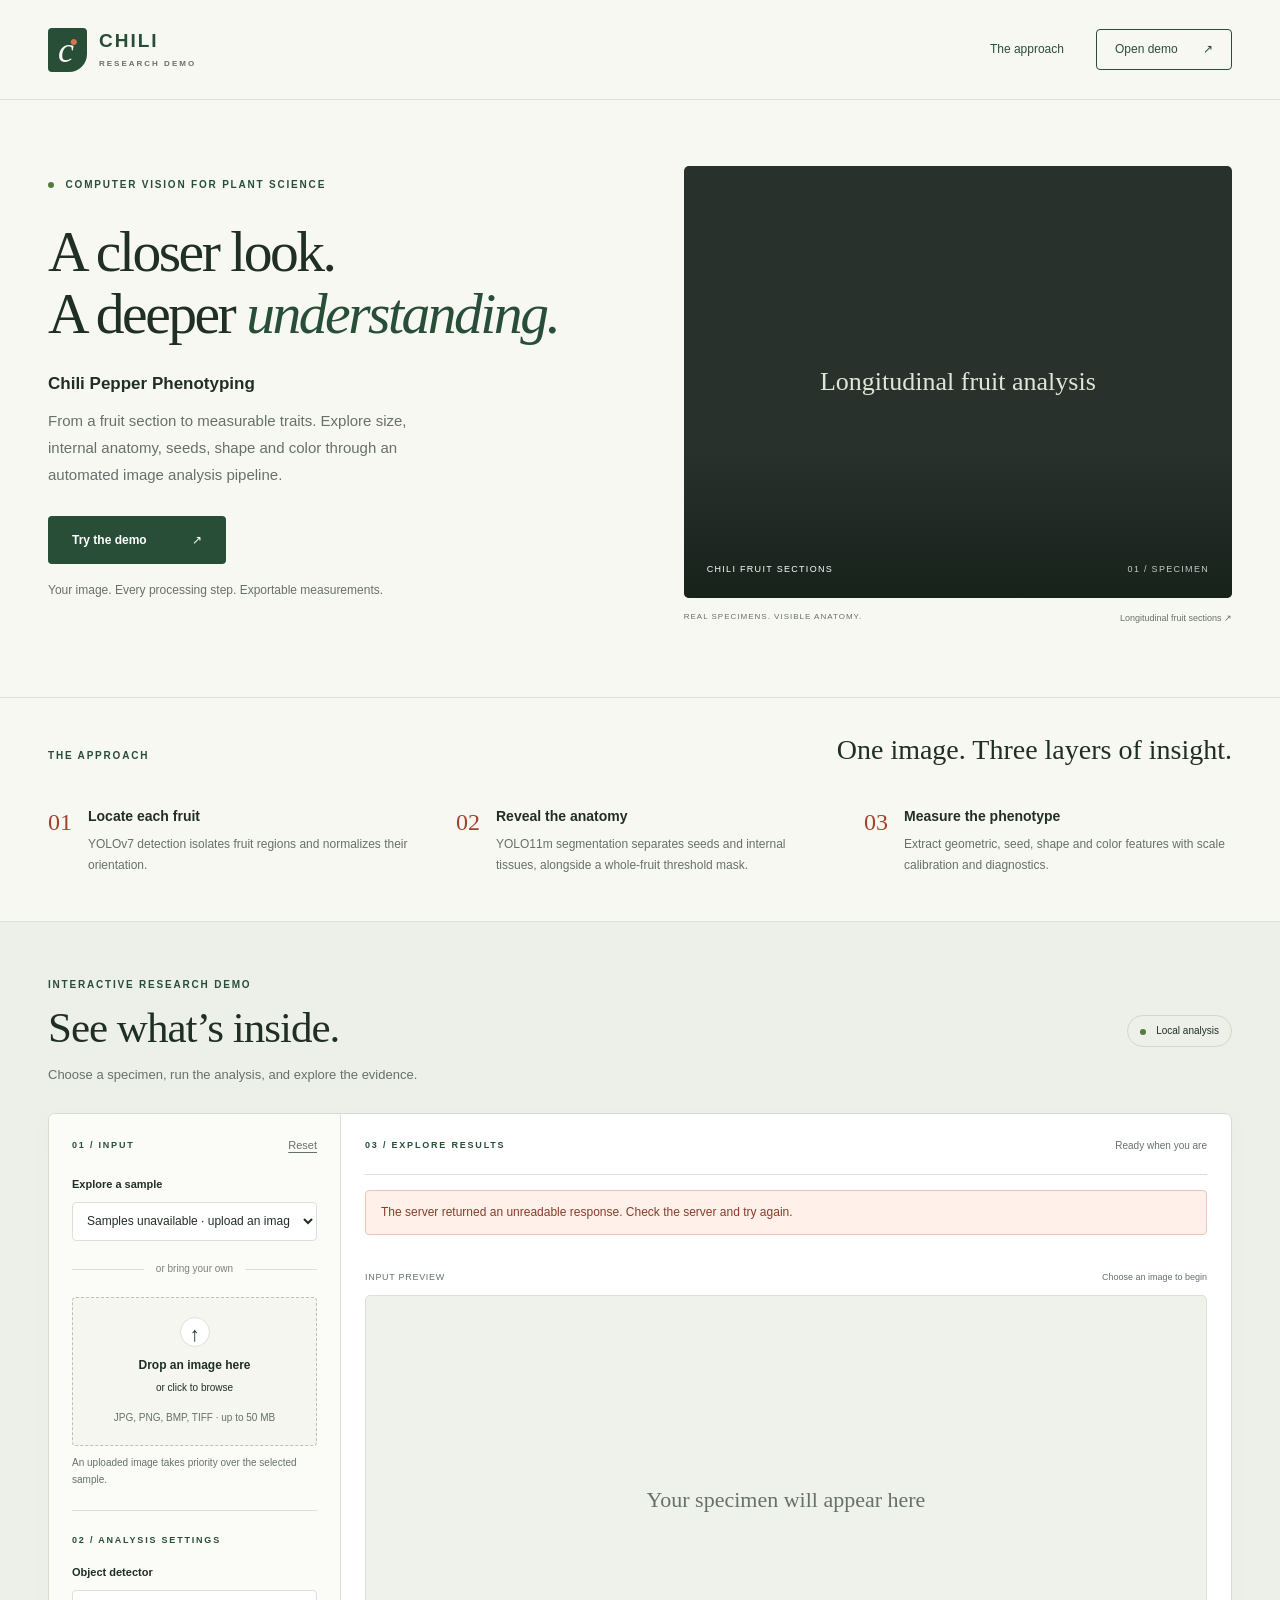
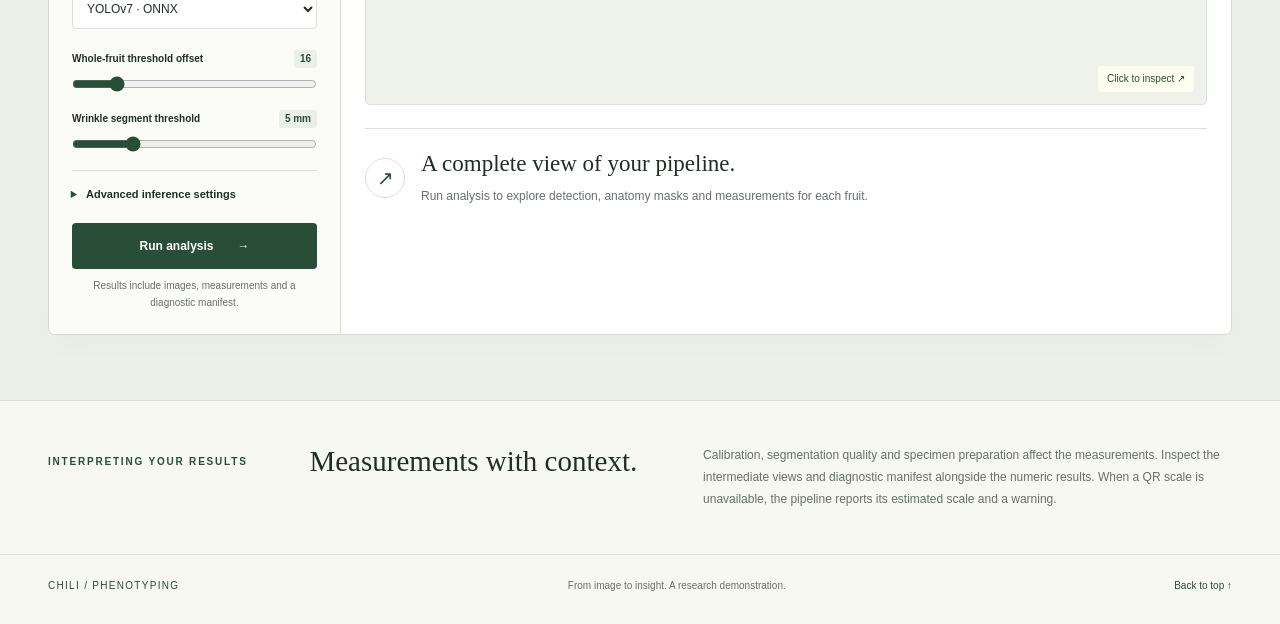
==== static/index.html @ d9cb686f "change demo into html" ====
<!doctype html>
<html lang="en">
<head>
  <meta charset="utf-8">
  <meta name="viewport" content="width=device-width, initial-scale=1">
  <meta name="theme-color" content="#f7f7f0">
  <meta name="description" content="Explore chili fruit anatomy through object detection, segmentation and geometric phenotyping. Try the interactive research demo.">
  <title>Chili Pepper Phenotyping · Research Demo</title>
  <link rel="icon" href="data:image/svg+xml,%3Csvg xmlns='http://www.w3.org/2000/svg' viewBox='0 0 32 32'%3E%3Ctext y='26' font-size='27'%3E🌶%3C/text%3E%3C/svg%3E">
  <link rel="stylesheet" href="/static/styles.css">
  <script src="/static/app.js" defer></script>
</head>
<body>
<a class="skip-link" href="#demo">Skip to demo</a>
<header class="site-header wrap">
  <a href="#" class="brand" aria-label="Chili phenotyping home"><span class="brand-mark" aria-hidden="true">c<span>•</span></span><span>CHILI<span class="brand-sub">RESEARCH DEMO</span></span></a>
  <nav aria-label="Main navigation"><a href="#approach">The approach</a><a href="#demo" class="nav-demo">Open demo <span aria-hidden="true">↗</span></a></nav>
</header>
<main>
  <section class="hero wrap" aria-labelledby="hero-title">
    <div class="hero-copy">
      <p class="eyebrow"><span class="status-dot"></span> COMPUTER VISION FOR PLANT SCIENCE</p>
      <h1 id="hero-title">A closer look.<br>A deeper <em>understanding.</em></h1>
      <p class="hero-description">Chili Pepper Phenotyping</p>
      <p class="hero-body">From a fruit section to measurable traits. Explore size, internal anatomy, seeds, shape and color through an automated image analysis pipeline.</p>
      <a class="button primary hero-cta" href="#demo">Try the demo <span aria-hidden="true">↗</span></a>
      <p class="small muted">Your image. Every processing step. Exportable measurements.</p>
    </div>
    <figure class="hero-figure">
      <div class="specimen-frame"><img id="hero-image" alt="Longitudinal chili fruit sections from the research dataset" hidden><div id="hero-placeholder" class="hero-placeholder">Longitudinal fruit analysis</div><span class="specimen-tag">CHILI FRUIT SECTIONS <span>01 / SPECIMEN</span></span></div>
      <figcaption><span>REAL SPECIMENS. VISIBLE ANATOMY.</span><span>Longitudinal fruit sections <span aria-hidden="true">↗</span></span></figcaption>
    </figure>
  </section>
  <section id="approach" class="approach wrap" aria-labelledby="approach-title">
    <div class="section-intro"><p class="eyebrow">THE APPROACH</p><h2 id="approach-title">One image. Three layers of insight.</h2></div>
    <div class="steps">
      <article><span class="step-number">01</span><div><h3>Locate each fruit</h3><p>YOLOv7 detection isolates fruit regions and normalizes their orientation.</p></div></article>
      <article><span class="step-number">02</span><div><h3>Reveal the anatomy</h3><p>YOLO11m segmentation separates seeds and internal tissues, alongside a whole-fruit threshold mask.</p></div></article>
      <article><span class="step-number">03</span><div><h3>Measure the phenotype</h3><p>Extract geometric, seed, shape and color features with scale calibration and diagnostics.</p></div></article>
    </div>
  </section>
  <section id="demo" class="demo-section" aria-labelledby="demo-title">
    <div class="wrap">
      <div class="demo-heading"><div><p class="eyebrow">INTERACTIVE RESEARCH DEMO</p><h2 id="demo-title">See what’s inside.</h2><p class="muted">Choose a specimen, run the analysis, and explore the evidence.</p></div><span class="local-badge"><span class="status-dot"></span> Local analysis</span></div>
      <div class="workspace">
        <aside class="input-panel">
          <form id="analysis-form">
            <fieldset id="input-fields">
              <div class="panel-heading"><span class="eyebrow">01 / INPUT</span><button type="button" id="reset-button" class="text-button">Reset</button></div>
              <label for="sample-select">Explore a sample</label>
              <select id="sample-select" name="sample_name"><option value="">Loading samples…</option></select>
              <div class="divider"><span>or bring your own</span></div>
              <label class="upload-zone" id="drop-zone" for="upload-input"><span class="upload-symbol" aria-hidden="true">↑</span><strong>Drop an image here</strong><span>or click to browse</span><span class="small muted">JPG, PNG, BMP, TIFF · up to 50 MB</span><input type="file" id="upload-input" accept=".jpg,.jpeg,.png,.bmp,.tif,.tiff"></label>
              <div id="upload-info" class="upload-info" hidden><span id="upload-name"></span><button type="button" class="text-button" id="clear-upload">Remove</button></div>
              <p class="small muted">An uploaded image takes priority over the selected sample.</p>
              <div class="settings-heading eyebrow">02 / ANALYSIS SETTINGS</div>
              <label for="detector-backend">Object detector</label>
              <select id="detector-backend" name="detector_backend"><option value="yolov7_onnx">YOLOv7 · ONNX</option><option value="threshold">Threshold · fallback</option></select>
              <label for="fruit-offset" class="range-label">Whole-fruit threshold offset <output for="fruit-offset">16</output></label>
              <input id="fruit-offset" name="fruit_threshold_offset" type="range" min="0" max="100" step="1" value="16">
              <label for="wrinkle-threshold" class="range-label">Wrinkle segment threshold <output for="wrinkle-threshold">5 mm</output></label>
              <input id="wrinkle-threshold" name="wrinkle_tau_mm" type="range" min="0.5" max="20" step="0.5" value="5" data-unit=" mm">
              <details class="advanced"><summary>Advanced inference settings</summary>
                <div class="advanced-content"><label for="seg-imgsz">Segmentation image size (px)</label><input id="seg-imgsz" name="seg_imgsz" type="number" value="640" min="1" step="1" required>
                <label for="crop-top">Top crop (px)</label><input id="crop-top" name="crop_top" type="number" value="540" min="0" step="1" required>
                <p class="small crop-note">Dataset images include a header: the default excludes the top 540 px. Set this to <strong>0</strong> for images without a header.</p>
                <label for="det-conf" class="range-label">Detection confidence <output for="det-conf">0.70</output></label><input id="det-conf" name="det_conf" type="range" min="0" max="1" step="0.01" value="0.70">
                <label for="det-iou" class="range-label">Detection IoU <output for="det-iou">0.30</output></label><input id="det-iou" name="det_iou" type="range" min="0" max="1" step="0.01" value="0.30">
                <label for="det-containment" class="range-label">Detection IoM <output for="det-containment">0.60</output></label><input id="det-containment" name="det_containment" type="range" min="0" max="1" step="0.01" value="0.60"></div>
              </details>
            </fieldset>
            <button type="submit" id="run-button" class="button primary run-button">Run analysis <span aria-hidden="true">→</span></button>
            <p class="small muted run-note">Results include images, measurements and a diagnostic manifest.</p>
          </form>
        </aside>
        <div class="results-panel" id="results-panel" aria-busy="false">
          <div class="result-header"><span class="eyebrow">03 / EXPLORE RESULTS</span><span id="result-label" class="small muted">Ready when you are</span></div>
          <div id="analysis-status" class="analysis-status" role="status" aria-live="polite" hidden></div>
          <div id="analysis-error" class="notice error" role="alert" hidden></div>
          <div id="idle-view" class="idle-view"><div class="preview-toolbar"><span>INPUT PREVIEW</span><span id="preview-name">Choose an image to begin</span></div><button type="button" id="preview-zoom" class="preview-zoom" aria-label="Enlarge input image" disabled><img id="input-preview" alt="Selected image preview" hidden><span id="preview-empty" class="preview-empty">Your specimen will appear here</span><span class="zoom-hint">Click to inspect <span aria-hidden="true">↗</span></span></button><div class="idle-caption"><span class="round-icon" aria-hidden="true">↗</span><div><h3>A complete view of your pipeline.</h3><p class="muted">Run analysis to explore detection, anatomy masks and measurements for each fruit.</p></div></div></div>
          <div id="result-content" hidden>
            <div id="metrics" class="metrics"></div>
            <div id="warnings" class="warnings"></div>
            <div class="result-actions"><span id="result-source" class="small muted"></span><a id="download-zip" class="button secondary" download>Download results ↓</a></div>
            <div class="result-tabs" role="tablist" aria-label="Processing steps">
              <button id="tab-input" type="button" role="tab" aria-controls="panel-input" aria-selected="false" tabindex="-1" data-tab="input">1. Input &amp; ROI</button>
              <button id="tab-detection" type="button" role="tab" aria-controls="panel-detection" aria-selected="false" tabindex="-1" data-tab="detection">2. Detection</button>
              <button id="tab-crops" type="button" role="tab" aria-controls="panel-crops" aria-selected="false" tabindex="-1" data-tab="crops">3. Chili Crops</button>
              <button id="tab-segmentation" type="button" role="tab" aria-controls="panel-segmentation" aria-selected="false" tabindex="-1" data-tab="segmentation">4. Segmentation</button>
              <button id="tab-masks" type="button" role="tab" aria-controls="panel-masks" aria-selected="false" tabindex="-1" data-tab="masks">5. Class Masks</button>
              <button id="tab-final" type="button" role="tab" aria-controls="panel-final" aria-selected="true" tabindex="0" data-tab="final">6. Final Result &amp; Comparison</button>
            </div>
            <section id="panel-input" role="tabpanel" aria-labelledby="tab-input" class="result-section" hidden><h3>Input &amp; detection region</h3><p class="muted">Inspect the original image and the region passed to the detector.</p><div id="input-images" class="image-grid"></div></section>
            <section id="panel-detection" role="tabpanel" aria-labelledby="tab-detection" class="result-section" hidden><h3>Fruit detection</h3><p class="muted">Green outlines mark detected fruit. Yellow outlines show the padded crops. The threshold mask is a reference view.</p><div id="detection-images" class="image-grid"></div></section>
            <section id="panel-crops" role="tabpanel" aria-labelledby="tab-crops" class="result-section" hidden><h3>From detection to individual fruit</h3><p class="muted">Each bounding box is padded by 50 px, cropped, then rotated to normalize its orientation before segmentation.</p><div id="crop-images" class="image-grid"></div></section>
            <section id="panel-segmentation" role="tabpanel" aria-labelledby="tab-segmentation" class="result-section" hidden><h3>Hybrid segmentation</h3><p class="muted">Model-predicted anatomy alongside a whole-fruit threshold mask.</p><div class="legend" data-legend="basic"></div><div id="segmentation-images" class="image-grid"></div></section>
            <section id="panel-masks" role="tabpanel" aria-labelledby="tab-masks" class="result-section" hidden><h3>One specimen, every tissue</h3><p class="muted">Each contact sheet includes the original and individual masks. The layout adapts to the shape of the fruit.</p><div class="legend" data-legend="full"></div><div id="mask-images" class="image-grid single-column"></div></section>
            <section id="panel-final" role="tabpanel" aria-labelledby="tab-final" class="result-section"><h3>The full picture</h3><p class="muted">Segmentation mapped back to the source image, with a detailed comparison for each fruit.</p><div id="final-image" class="image-grid single-column"></div><div class="comparison-heading"><h3>Compare individual fruit</h3><label for="comparison-columns">Cards per row <select id="comparison-columns"><option>1</option><option>2</option><option selected>3</option><option>4</option><option>5</option></select></label></div><div id="comparison-images" class="image-grid comparison-grid"></div></section>
            <details class="feature-details"><summary>All measurements <span id="feature-count" class="small muted"></span></summary><div class="table-toolbar"><span class="small muted">Scroll horizontally to explore all 34 columns. Missing values are shown as —.</span><a id="download-csv" download>Download CSV ↓</a></div><div class="table-scroll" tabindex="0" role="region" aria-label="Feature measurements table"><table id="feature-table"><caption class="sr-only">Phenotyping measurements for each detected fruit</caption><thead></thead><tbody></tbody></table></div></details>
            <details class="run-details"><summary>Run configuration &amp; provenance</summary><p class="small muted">The manifest records effective configuration, model hashes, diagnostics and calibration details.</p><dl id="run-config"></dl><a id="download-manifest" download>Download manifest ↓</a></details>
          </div>
        </div>
      </div>
    </div>
  </section>
  <section class="research-note wrap"><p class="eyebrow">INTERPRETING YOUR RESULTS</p><h2>Measurements with context.</h2><p>Calibration, segmentation quality and specimen preparation affect the measurements. Inspect the intermediate views and diagnostic manifest alongside the numeric results. When a QR scale is unavailable, the pipeline reports its estimated scale and a warning.</p></section>
</main>
<footer class="wrap"><span>CHILI / PHENOTYPING</span><span>From image to insight. A research demonstration.</span><a href="#">Back to top ↑</a></footer>
<dialog id="image-dialog" aria-labelledby="zoom-caption"><div class="dialog-toolbar"><p id="zoom-caption"></p><button type="button" id="close-dialog" class="button secondary" aria-label="Close enlarged image">Close ×</button></div><div class="zoom-scroll"><img id="zoom-image" alt=""></div><p class="small muted">Scroll to inspect the image. Press Escape to close.</p></dialog>
<noscript><p class="notice error">JavaScript is required to upload images and run the interactive demo.</p></noscript>
</body>
</html>
---- static/styles.css ----
:root {
  --paper:#f8f8f2;
  --white:#fff;
  --ink:#202f26;
  --muted:#66716a;
  --green:#284e38;
  --light-green:#eaf0e5;
  --red:#a5412c;
  --line:#dce1d7;
  --serif:Georgia,'Times New Roman',serif;
  --sans:Inter,-apple-system,BlinkMacSystemFont,'Segoe UI',sans-serif
}
* {
  box-sizing:border-box
}
html {
  scroll-behavior:smooth;
  scroll-padding-top:24px
}
body {
  margin:0;
  background:var(--paper);
  color:var(--ink);
  font-family:var(--sans);
  font-size:14px;
  line-height:1.6
}
button,input,select {
  font:inherit
}
button,a,input,select,summary {
  -webkit-tap-highlight-color:transparent
}
button,a,summary {
  touch-action:manipulation
}
button {
  cursor:pointer
}
a {
  color:var(--green);
  text-underline-offset:4px
}
button:disabled {
  cursor:wait;
  opacity:.55
}
a:focus-visible,button:focus-visible,input:focus-visible,select:focus-visible,summary:focus-visible,[tabindex]:focus-visible {
  outline:3px solid var(--red);
  outline-offset:4px
}
[hidden] {
  display:none!important
}
.wrap {
  max-width:1376px;
  margin:0 auto;
  padding:0 48px
}
.small {
  font-size:12px
}
.muted {
  color:var(--muted)
}
p {
  margin:0 0 14px
}
h1,h2,h3 {
  margin:0;
  line-height:1.15
}
h1,h2 {
  font-family:var(--serif);
  font-weight:400
}
h3 {
  font-size:16px;
  font-weight:600
}
.eyebrow {
  font-size:10px;
  letter-spacing:1.8px;
  font-weight:650;
  color:var(--green)
}
.status-dot {
  display:inline-block;
  width:6px;
  height:6px;
  border-radius:50%;
  background:#527c42;
  vertical-align:middle;
  margin-right:7px
}
.site-header {
  height:100px;
  display:flex;
  align-items:center;
  justify-content:space-between;
  border-bottom:1px solid var(--line)
}
.brand {
  display:flex;
  gap:12px;
  align-items:center;
  text-decoration:none;
  font-size:19px;
  font-weight:650;
  letter-spacing:2px;
  line-height:1.2
}
.brand-sub {
  display:block;
  font-size:8px;
  letter-spacing:2px;
  margin-top:6px;
  color:var(--muted)
}
.brand-mark {
  background:var(--green);
  color:var(--paper);
  width:39px;
  height:44px;
  border-radius:4px 4px 18px 4px;
  display:inline-flex;
  align-items:center;
  justify-content:center;
  font:italic 36px var(--serif);
  letter-spacing:-5px;
  padding-right:4px
}
.brand-mark span {
  color:#dd714e;
  font-size:26px;
  align-self:flex-start
}
.site-header nav {
  display:flex;
  align-items:center;
  gap:32px
}
.site-header nav a {
  text-decoration:none;
  font-size:12px
}
.nav-demo {
  border:1px solid var(--green);
  padding:10px 18px;
  border-radius:4px
}
.nav-demo span {
  margin-left:22px
}
.hero {
  display:grid;
  grid-template-columns:1.05fr 1fr;
  gap:60px;
  align-items:center;
  padding-top:66px;
  padding-bottom:72px
}
.hero-copy>.eyebrow {
  margin-bottom:28px
}
.hero h1 {
  font-size:clamp(40px,4.5vw,64px);
  letter-spacing:-2.5px;
  line-height:1.07
}
.hero h1 em {
  color:var(--green)
}
.hero-description {
  font-size:17px;
  font-weight:550;
  margin:26px 0 10px
}
.hero-body {
  font-size:15px;
  color:var(--muted);
  max-width:410px;
  line-height:1.8
}
.button {
  display:inline-flex;
  align-items:center;
  justify-content:center;
  gap:28px;
  border-radius:4px;
  padding:12px 19px;
  text-decoration:none;
  font-size:12px;
  font-weight:550;
  border:1px solid transparent;
  line-height:1.5;
  transition:background .15s
}
.primary {
  background:var(--green);
  color:white
}
.primary:hover {
  background:#1a3927
}
.secondary {
  background:white;
  border-color:var(--line);
  color:var(--green)
}
.secondary:hover {
  background:var(--light-green)
}
.hero-cta {
  margin:14px 0 17px;
  padding:14px 23px;
  gap:45px
}
.hero-figure {
  margin:0;
  min-width:0
}
.specimen-frame {
  position:relative;
  background:#29312c;
  height:432px;
  overflow:hidden;
  border-radius:5px
}
.specimen-frame img {
  width:100%;
  height:100%;
  object-fit:cover;
  object-position:50% 68%;
  display:block
}
.specimen-frame:after {
  content:'';
  position:absolute;
  inset:65% 0 0;
  background:linear-gradient(transparent,rgba(16,28,20,.7));
  pointer-events:none
}
.specimen-tag {
  position:absolute;
  bottom:22px;
  left:23px;
  right:23px;
  display:flex;
  justify-content:space-between;
  font-size:9px;
  letter-spacing:1.3px;
  color:white;
  z-index:1
}
.specimen-tag span {
  opacity:.75
}
.hero-figure figcaption {
  display:flex;
  justify-content:space-between;
  gap:10px;
  padding-top:13px;
  color:var(--muted);
  font-size:9px
}
.hero-figure figcaption>span:first-child {
  font-size:8px;
  letter-spacing:1px
}
.hero-placeholder {
  height:100%;
  display:grid;
  place-items:center;
  font-family:var(--serif);
  font-size:26px;
  color:#e0e6d7
}
.approach {
  border-top:1px solid var(--line);
  padding-top:36px;
  padding-bottom:46px
}
.section-intro {
  display:flex;
  align-items:baseline;
  justify-content:space-between;
  gap:20px
}
.section-intro h2 {
  font-size:28px
}
.steps {
  display:grid;
  grid-template-columns:repeat(3,1fr);
  gap:40px;
  margin-top:30px
}
.steps article {
  display:flex;
  gap:16px
}
.step-number {
  font-family:var(--serif);
  font-size:24px;
  color:var(--red);
  line-height:1.2
}
.steps h3 {
  font-size:14px;
  margin-bottom:10px
}
.steps p {
  font-size:12px;
  color:var(--muted);
  line-height:1.7;
  margin:0
}
.demo-section {
  background:#edf0e8;
  border-top:1px solid var(--line);
  border-bottom:1px solid var(--line);
  padding:55px 0 65px
}
.demo-heading {
  display:flex;
  align-items:center;
  justify-content:space-between;
  gap:20px;
  margin-bottom:27px
}
.demo-heading h2 {
  font-size:43px;
  letter-spacing:-1px;
  margin:0 0 12px
}
.demo-heading .eyebrow {
  margin-bottom:10px
}
.demo-heading p:last-child {
  margin:0;
  font-size:13px
}
.local-badge {
  font-size:10px;
  border:1px solid #cfd9c7;
  border-radius:30px;
  padding:7px 12px;
  white-space:nowrap
}
.workspace {
  display:grid;
  grid-template-columns:292px minmax(0,1fr);
  background:#fff;
  border:1px solid #d5ddce;
  border-radius:7px;
  overflow:hidden;
  box-shadow:0 8px 30px #25382c06
}
.input-panel {
  border-right:1px solid var(--line);
  padding:23px;
  background:#fbfcf8;
  min-width:0
}
.panel-heading {
  display:flex;
  align-items:center;
  justify-content:space-between;
  margin-bottom:22px
}
.panel-heading .eyebrow {
  font-size:9px
}
.text-button {
  border:0;
  background:none;
  padding:0;
  color:var(--muted);
  font-size:11px;
  text-decoration:underline;
  text-underline-offset:3px
}
fieldset {
  border:0;
  padding:0;
  margin:0;
  min-width:0
}
label {
  display:block;
  font-size:11px;
  font-weight:550;
  margin:0 0 8px
}
select,input[type=number] {
  display:block;
  width:100%;
  border:1px solid var(--line);
  border-radius:4px;
  padding:9px 10px;
  background:white;
  color:var(--ink);
  font-size:12px;
  min-height:39px
}
input[type=range] {
  width:100%;
  margin:0 0 18px;
  accent-color:var(--green);
  cursor:pointer;
  height:16px
}
.divider {
  position:relative;
  text-align:center;
  color:#7a837a;
  font-size:10px;
  margin:20px 0
}
.divider:before {
  content:'';
  height:1px;
  position:absolute;
  background:var(--line);
  left:0;
  right:0;
  top:50%
}
.divider span {
  position:relative;
  background:#fbfcf8;
  padding:0 12px
}
.upload-zone {
  position:relative;
  display:flex;
  flex-direction:column;
  align-items:center;
  gap:5px;
  padding:19px 8px;
  border:1px dashed #b7c5ae;
  border-radius:4px;
  text-align:center;
  background:#f4f6ef;
  cursor:pointer
}
.upload-zone:hover,.upload-zone.dragging {
  background:#e8efdf;
  border-color:var(--green)
}
.upload-zone:focus-within {
  outline:3px solid var(--red);
  outline-offset:3px
}
.upload-zone input {
  position:absolute;
  inset:0;
  opacity:0;
  width:100%;
  height:100%;
  cursor:pointer
}
.upload-symbol {
  width:30px;
  height:30px;
  background:white;
  border:1px solid var(--line);
  border-radius:50%;
  font-size:20px;
  font-weight:400;
  margin-bottom:4px
}
.upload-zone strong {
  font-weight:550;
  font-size:12px
}
.upload-zone>span:not(.upload-symbol) {
  font-size:10px;
  font-weight:400
}
.upload-zone+.upload-info {
  display:flex;
  gap:8px;
  justify-content:space-between;
  align-items:center;
  margin:10px 0;
  font-size:11px
}
.upload-info span {
  overflow-wrap:anywhere;
  min-width:0
}
.input-panel .small {
  font-size:10px;
  line-height:1.7;
  margin-top:8px
}
.settings-heading {
  border-top:1px solid var(--line);
  padding-top:22px;
  margin:22px 0 17px;
  font-size:9px
}
#detector-backend {
  margin-bottom:21px
}
.range-label {
  display:flex;
  align-items:center;
  justify-content:space-between;
  gap:6px;
  font-size:10px
}
.range-label output {
  background:#eaf0e5;
  border-radius:3px;
  padding:1px 6px;
  color:var(--green);
  font-variant-numeric:tabular-nums;
  white-space:nowrap
}
summary {
  cursor:pointer;
  font-size:11px;
  font-weight:550;
  list-style-position:outside;
  margin-left:14px
}
summary::marker {
  color:var(--green)
}
.advanced {
  border-top:1px solid var(--line);
  padding-top:15px;
  margin:0 0 20px
}
.advanced-content {
  padding-top:16px
}
.advanced-content input[type=number] {
  margin-bottom:15px
}
.crop-note {
  padding:10px;
  background:var(--light-green);
  border-radius:4px;
  color:var(--green)
}
.run-button {
  width:100%;
  gap:24px;
  padding:13px 10px
}
.run-note {
  text-align:center;
  margin-bottom:0
}
.results-panel {
  padding:24px;
  min-width:0
}
.result-header {
  display:flex;
  justify-content:space-between;
  gap:10px;
  align-items:center;
  padding-bottom:20px;
  border-bottom:1px solid var(--line)
}
.result-header .eyebrow {
  font-size:9px
}
.result-header .small {
  font-size:10px
}
.idle-view {
  padding-top:20px
}
.preview-toolbar {
  display:flex;
  justify-content:space-between;
  gap:15px;
  margin-bottom:11px;
  font-size:9px;
  color:var(--muted);
  letter-spacing:.7px
}
.preview-toolbar span:last-child {
  letter-spacing:0;
  overflow-wrap:anywhere;
  text-align:right
}
.preview-zoom {
  display:block;
  width:100%;
  padding:0;
  border:1px solid var(--line);
  border-radius:5px;
  background:#eff1eb;
  position:relative;
  overflow:hidden;
  height:410px;
  cursor:zoom-in!important;
  opacity:1!important
}
.preview-zoom img {
  width:100%;
  height:100%;
  object-fit:contain;
  background:#e9ece5;
  display:block
}
.preview-empty {
  display:grid;
  place-items:center;
  height:100%;
  color:var(--muted);
  font:22px var(--serif)
}
.zoom-hint {
  position:absolute;
  bottom:12px;
  right:12px;
  background:#fffef0ee;
  border-radius:3px;
  padding:5px 9px;
  color:var(--green);
  font-size:10px;
  pointer-events:none
}
.idle-caption {
  display:flex;
  align-items:center;
  gap:16px;
  border-top:1px solid var(--line);
  margin-top:23px;
  padding-top:22px
}
.idle-caption h3 {
  font-family:var(--serif);
  font-size:23px;
  font-weight:400;
  margin-bottom:9px
}
.idle-caption p {
  font-size:12px;
  margin:0
}
.round-icon {
  display:grid;
  place-items:center;
  width:40px;
  height:40px;
  flex-shrink:0;
  border:1px solid var(--line);
  border-radius:50%;
  font-size:20px;
  color:var(--green)
}
.analysis-status {
  margin:18px 0;
  background:var(--light-green);
  border:1px solid #d0deca;
  padding:13px 15px;
  border-radius:4px;
  font-size:12px;
  display:flex;
  align-items:center;
  gap:10px
}
.analysis-status:before {
  content:'';
  width:12px;
  height:12px;
  border-radius:50%;
  border:2px solid #becdb4;
  border-top-color:var(--green);
  animation:spin 1s linear infinite;
  flex-shrink:0
}
.notice {
  padding:12px 15px;
  margin:15px 0;
  border-radius:4px;
  font-size:12px;
  overflow-wrap:anywhere
}
.notice.error {
  background:#fff0ea;
  border:1px solid #ecc7b9;
  color:#883d29
}
.notice.warning {
  background:#fff8e6;
  border:1px solid #e9ddb8;
  color:#715728
}
.metrics {
  display:grid;
  grid-template-columns:repeat(4,minmax(0,1fr));
  gap:12px;
  padding:22px 0 10px
}
.metric {
  min-width:0;
  padding:13px 10px;
  background:#f5f7f1;
  border:1px solid #e4e9de;
  border-radius:4px
}
.metric-label {
  display:block;
  font-size:9px;
  color:var(--muted);
  margin-bottom:6px
}
.metric-value {
  display:block;
  font-family:var(--serif);
  font-size:25px;
  color:var(--green);
  line-height:1.2;
  overflow-wrap:anywhere
}
.metric-unit {
  font-size:9px;
  color:var(--muted)
}
.result-actions {
  display:flex;
  align-items:center;
  justify-content:space-between;
  gap:12px;
  margin:14px 0 23px
}
.result-actions>span {
  overflow-wrap:anywhere;
  min-width:0;
  font-size:10px
}
.result-actions .button {
  white-space:nowrap;
  padding:8px 11px;
  font-size:10px
}
.result-tabs {
  display:flex;
  flex-wrap:wrap;
  gap:5px;
  border-bottom:1px solid var(--line);
  padding-bottom:12px
}
.result-tabs button {
  border:1px solid var(--line);
  background:white;
  border-radius:4px;
  padding:8px 10px;
  color:var(--muted);
  font-size:10px
}
.result-tabs button[aria-selected=true] {
  background:var(--green);
  border-color:var(--green);
  color:white
}
.result-section {
  padding-top:22px
}
.result-section>h3 {
  font-size:17px;
  margin-bottom:10px
}
.result-section>p {
  font-size:12px;
  line-height:1.7
}
.image-grid {
  display:grid;
  grid-template-columns:repeat(2,minmax(0,1fr));
  gap:12px
}
.image-grid.single-column {
  grid-template-columns:1fr
}
.image-card {
  margin:0;
  min-width:0;
  overflow:hidden;
  border:1px solid var(--line);
  border-radius:4px;
  background:#f6f7f2
}
.image-card button {
  display:block;
  border:0;
  padding:0;
  width:100%;
  background:transparent;
  cursor:zoom-in
}
.image-card img {
  display:block;
  width:100%;
  height:260px;
  object-fit:contain;
  background:#eef0e9
}
.single-column .image-card img {
  height:auto;
  max-height:550px
}
.image-card figcaption {
  border-top:1px solid var(--line);
  font-size:10px;
  padding:9px 11px;
  color:var(--muted);
  overflow-wrap:anywhere
}
.comparison-heading {
  display:flex;
  align-items:center;
  justify-content:space-between;
  gap:10px;
  margin:25px 0 14px
}
.comparison-heading h3 {
  font-size:14px
}
.comparison-heading label {
  display:flex;
  align-items:center;
  gap:8px;
  font-size:10px;
  white-space:nowrap;
  margin:0
}
.comparison-heading select {
  width:51px;
  min-height:30px;
  padding:4px 6px;
  font-size:11px
}
.comparison-grid {
  grid-template-columns:repeat(var(--comparison-cols,3),minmax(0,1fr))
}
.comparison-grid .image-card img {
  height:auto;
  min-height:65px
}
.legend {
  display:flex;
  flex-wrap:wrap;
  gap:7px;
  margin-bottom:17px
}
.legend-item {
  display:inline-flex;
  align-items:center;
  gap:5px;
  font-size:9px;
  color:var(--muted);
  padding:4px 6px;
  border:1px solid var(--line);
  border-radius:3px
}
.legend-swatch {
  display:inline-block;
  width:9px;
  height:9px;
  border-radius:2px
}
.feature-details,.run-details {
  border-top:1px solid var(--line);
  padding-top:18px;
  margin-top:23px
}
.feature-details summary,.run-details summary {
  font-size:12px
}
.feature-details summary span {
  margin-left:10px;
  font-size:10px
}
.table-toolbar {
  display:flex;
  justify-content:space-between;
  gap:14px;
  padding:15px 0;
  font-size:11px
}
.table-toolbar .small {
  font-size:10px
}
.table-toolbar a {
  white-space:nowrap
}
.table-scroll {
  overflow:auto;
  max-height:440px;
  border:1px solid var(--line);
  border-radius:4px
}
table {
  border-collapse:collapse;
  font-size:11px;
  white-space:nowrap;
  text-align:left;
  width:100%
}
th,td {
  padding:10px 13px;
  border-bottom:1px solid var(--line)
}
th {
  background:#eaf0e5;
  color:var(--green);
  font-weight:550;
  position:sticky;
  top:0
}
tbody tr:nth-child(even) {
  background:#f7f8f4
}
.run-details dl {
  display:grid;
  grid-template-columns:minmax(120px,1fr) 2fr;
  gap:6px 15px;
  font-size:11px;
  margin:15px 0
}
.run-details dt {
  color:var(--muted)
}
.run-details dd {
  margin:0;
  overflow-wrap:anywhere
}
.run-details>a {
  font-size:11px
}
.run-details>p {
  margin-top:15px;
  font-size:11px
}
.empty-gallery {
  color:var(--muted);
  font-size:12px;
  padding:24px;
  background:#f6f7f2;
  border:1px dashed var(--line);
  border-radius:4px;
  grid-column:1/-1
}
.research-note {
  display:grid;
  grid-template-columns:.7fr 1.1fr 1.6fr;
  gap:30px;
  padding-top:44px;
  padding-bottom:44px;
  align-items:start
}
.research-note h2 {
  font-size:29px
}
.research-note>p:last-child {
  font-size:12px;
  color:var(--muted);
  margin:0;
  line-height:1.8
}
.research-note .eyebrow {
  margin-top:9px
}
footer {
  display:flex;
  justify-content:space-between;
  gap:20px;
  border-top:1px solid var(--line);
  padding-top:23px!important;
  padding-bottom:30px!important;
  font-size:10px;
  color:var(--muted)
}
footer>span:first-child {
  letter-spacing:1.3px;
  color:var(--green)
}
footer a {
  text-decoration:none
}
dialog {
  border:1px solid #bec9b8;
  border-radius:7px;
  width:min(95vw,1440px);
  max-height:94vh;
  padding:20px;
  background:var(--paper);
  color:var(--ink)
}
dialog::backdrop {
  background:#14261cdf;
  backdrop-filter:blur(3px)
}
.dialog-toolbar {
  display:flex;
  align-items:center;
  justify-content:space-between;
  gap:20px;
  margin-bottom:12px
}
.dialog-toolbar p {
  margin:0;
  font-size:13px;
  overflow-wrap:anywhere
}
.dialog-toolbar button {
  flex-shrink:0
}
.zoom-scroll {
  overflow:auto;
  max-height:73vh;
  background:#e5e9df;
  border-radius:4px
}
.zoom-scroll img {
  display:block;
  width:100%;
  min-width:700px;
  height:auto
}
dialog>.small {
  margin:10px 0 0
}
.skip-link {
  position:fixed;
  left:12px;
  top:-80px;
  background:var(--green);
  color:white;
  padding:10px 15px;
  z-index:10
}
.skip-link:focus {
  top:12px
}
.sr-only {
  position:absolute;
  width:1px;
  height:1px;
  padding:0;
  margin:-1px;
  overflow:hidden;
  clip:rect(0,0,0,0);
  white-space:nowrap;
  border:0
}
@keyframes spin {
  to {
    transform:rotate(360deg)
  }
}
@media(min-width:1440px) {
  .wrap {
    padding-left:56px;
    padding-right:56px
  }
  .hero {
    gap:80px
  }
  .hero h1 {
    font-size:67px
  }
}
@media(max-width:1100px) {
  .wrap {
    padding-left:28px;
    padding-right:28px
  }
  .hero {
    gap:30px
  }
  .hero h1 {
    font-size:48px
  }
  .specimen-frame {
    height:400px
  }
  .workspace {
    grid-template-columns:266px minmax(0,1fr)
  }
  .input-panel,.results-panel {
    padding:18px
  }
  .steps {
    gap:22px
  }
  .metric-value {
    font-size:20px
  }
  .metrics {
    gap:7px
  }
  .research-note {
    grid-template-columns:.7fr 1fr 1.5fr
  }
}
@media(max-width:820px) {
  .site-header {
    height:83px
  }
  .hero {
    padding-top:40px;
    padding-bottom:40px;
    gap:24px
  }
  .hero h1 {
    font-size:40px;
    letter-spacing:-1.6px
  }
  .hero-copy>.eyebrow {
    font-size:8px;
    letter-spacing:1px;
    margin-bottom:18px
  }
  .hero-description {
    font-size:14px;
    margin-top:20px
  }
  .hero-body {
    font-size:13px
  }
  .specimen-frame {
    height:350px
  }
  .hero-figure figcaption {
    font-size:8px;
    flex-direction:column;
    gap:4px
  }
  .specimen-tag {
    font-size:8px;
    left:12px;
    right:12px
  }
  .specimen-tag span {
    display:none
  }
  .section-intro {
    display:block
  }
  .section-intro h2 {
    font-size:26px
  }
  .steps {
    gap:20px
  }
  .steps article {
    gap:10px
  }
  .steps h3 {
    font-size:13px
  }
  .workspace {
    grid-template-columns:235px minmax(0,1fr)
  }
  .input-panel,.results-panel {
    padding:16px
  }
  .preview-zoom {
    height:330px
  }
  .metrics {
    grid-template-columns:repeat(2,1fr)
  }
  .result-actions {
    align-items:flex-start;
    flex-direction:column
  }
  .image-grid {
    grid-template-columns:1fr
  }
  .comparison-grid {
    grid-template-columns:repeat(min(var(--comparison-cols,3),2),minmax(0,1fr))
  }
  .comparison-heading {
    align-items:flex-start;
    flex-direction:column
  }
  .research-note {
    grid-template-columns:1fr 2fr
  }
  .research-note>.eyebrow {
    grid-column:1/-1;
    margin:0
  }
  .idle-caption {
    align-items:flex-start
  }
  .idle-caption h3 {
    font-size:20px
  }
  .round-icon {
    display:none
  }
}
@media(max-width:640px) {
  .wrap {
    padding-left:20px;
    padding-right:20px
  }
  .site-header nav {
    gap:12px
  }
  .site-header nav>a:first-child {
    display:none
  }
  .nav-demo {
    padding:8px 12px
  }
  .nav-demo span {
    margin-left:10px
  }
  .brand {
    font-size:16px;
    gap:9px
  }
  .brand-mark {
    width:32px;
    height:36px;
    font-size:30px
  }
  .brand-sub {
    font-size:7px
  }
  .hero {
    grid-template-columns:1fr;
    gap:30px;
    padding-top:35px
  }
  .hero h1 {
    font-size:clamp(42px,10vw,60px);
    letter-spacing:-2px
  }
  .hero-copy>.eyebrow {
    font-size:8px
  }
  .hero-body {
    max-width:none;
    font-size:14px
  }
  .hero-cta {
    margin-top:10px
  }
  .specimen-frame {
    height:310px
  }
  .hero-figure figcaption {
    flex-direction:row;
    font-size:8px
  }
  .approach {
    padding-top:28px;
    padding-bottom:32px
  }
  .section-intro h2 {
    font-size:28px
  }
  .steps {
    grid-template-columns:1fr;
    gap:23px;
    margin-top:25px
  }
  .steps article {
    gap:16px
  }
  .steps h3 {
    font-size:15px;
    margin-bottom:7px
  }
  .steps p {
    font-size:12px
  }
  .demo-section {
    padding:35px 0 40px
  }
  .demo-heading {
    align-items:flex-start;
    gap:10px
  }
  .demo-heading h2 {
    font-size:37px
  }
  .demo-heading .eyebrow {
    font-size:8px;
    letter-spacing:1px
  }
  .demo-heading p:last-child {
    font-size:12px
  }
  .local-badge {
    font-size:8px;
    padding:5px 8px;
    margin-top:28px
  }
  .workspace {
    grid-template-columns:1fr
  }
  .input-panel {
    padding:22px;
    border-right:0;
    border-bottom:1px solid var(--line)
  }
  .panel-heading .eyebrow,.settings-heading {
    font-size:10px
  }
  label {
    font-size:12px
  }
  .range-label {
    font-size:11px
  }
  .input-panel .small {
    font-size:11px
  }
  .upload-zone {
    padding:20px 12px
  }
  .upload-zone strong {
    font-size:13px
  }
  .upload-zone>span:not(.upload-symbol) {
    font-size:11px
  }
  .settings-heading {
    margin-top:20px
  }
  .results-panel {
    padding:20px 15px
  }
  .preview-zoom {
    height:340px
  }
  .result-header {
    gap:5px
  }
  .result-header .eyebrow {
    font-size:8px;
    letter-spacing:1.2px
  }
  .result-header .small {
    font-size:9px
  }
  .idle-caption h3 {
    font-size:22px
  }
  .metrics {
    grid-template-columns:repeat(2,minmax(0,1fr));
    gap:9px
  }
  .metric-value {
    font-size:27px
  }
  .result-actions {
    flex-direction:row;
    align-items:center
  }
  .result-actions>span {
    font-size:9px
  }
  .result-tabs {
    gap:6px
  }
  .result-tabs button {
    font-size:9px;
    padding:8px
  }
  .image-grid {
    grid-template-columns:repeat(2,minmax(0,1fr))
  }
  .image-grid .image-card img {
    height:200px
  }
  .single-column .image-card img,.comparison-grid .image-card img {
    height:auto
  }
  .comparison-grid {
    grid-template-columns:repeat(min(var(--comparison-cols,3),2),minmax(0,1fr))
  }
  .comparison-heading {
    flex-direction:row;
    align-items:center
  }
  .comparison-heading h3 {
    font-size:12px
  }
  .comparison-heading label {
    font-size:9px
  }
  .research-note {
    grid-template-columns:1fr;
    gap:15px;
    padding-top:30px;
    padding-bottom:30px
  }
  .research-note h2 {
    font-size:29px
  }
  .research-note>p:last-child {
    font-size:12px
  }
  footer {
    flex-wrap:wrap;
    gap:12px;
    font-size:9px
  }
  footer>span:nth-child(2) {
    order:3;
    width:100%
  }
  .table-toolbar {
    flex-direction:column;
    gap:6px
  }
  .feature-details summary span {
    display:block;
    margin-left:0;
    margin-top:5px
  }
  .zoom-scroll img {
    min-width:600px
  }
  dialog {
    padding:13px
  }
  .dialog-toolbar p {
    font-size:11px
  }
  .dialog-toolbar .button {
    padding:8px 10px;
    font-size:11px
  }
}
@media(prefers-reduced-motion:reduce) {
  html {
    scroll-behavior:auto
  }
  *,*:before,*:after {
    animation:none!important;
    transition:none!important
  }
}
.analysis-status[data-state=completed]:before {
  animation:none;
  border:0;
  background:#537d42;
  width:7px;
  height:7px
}
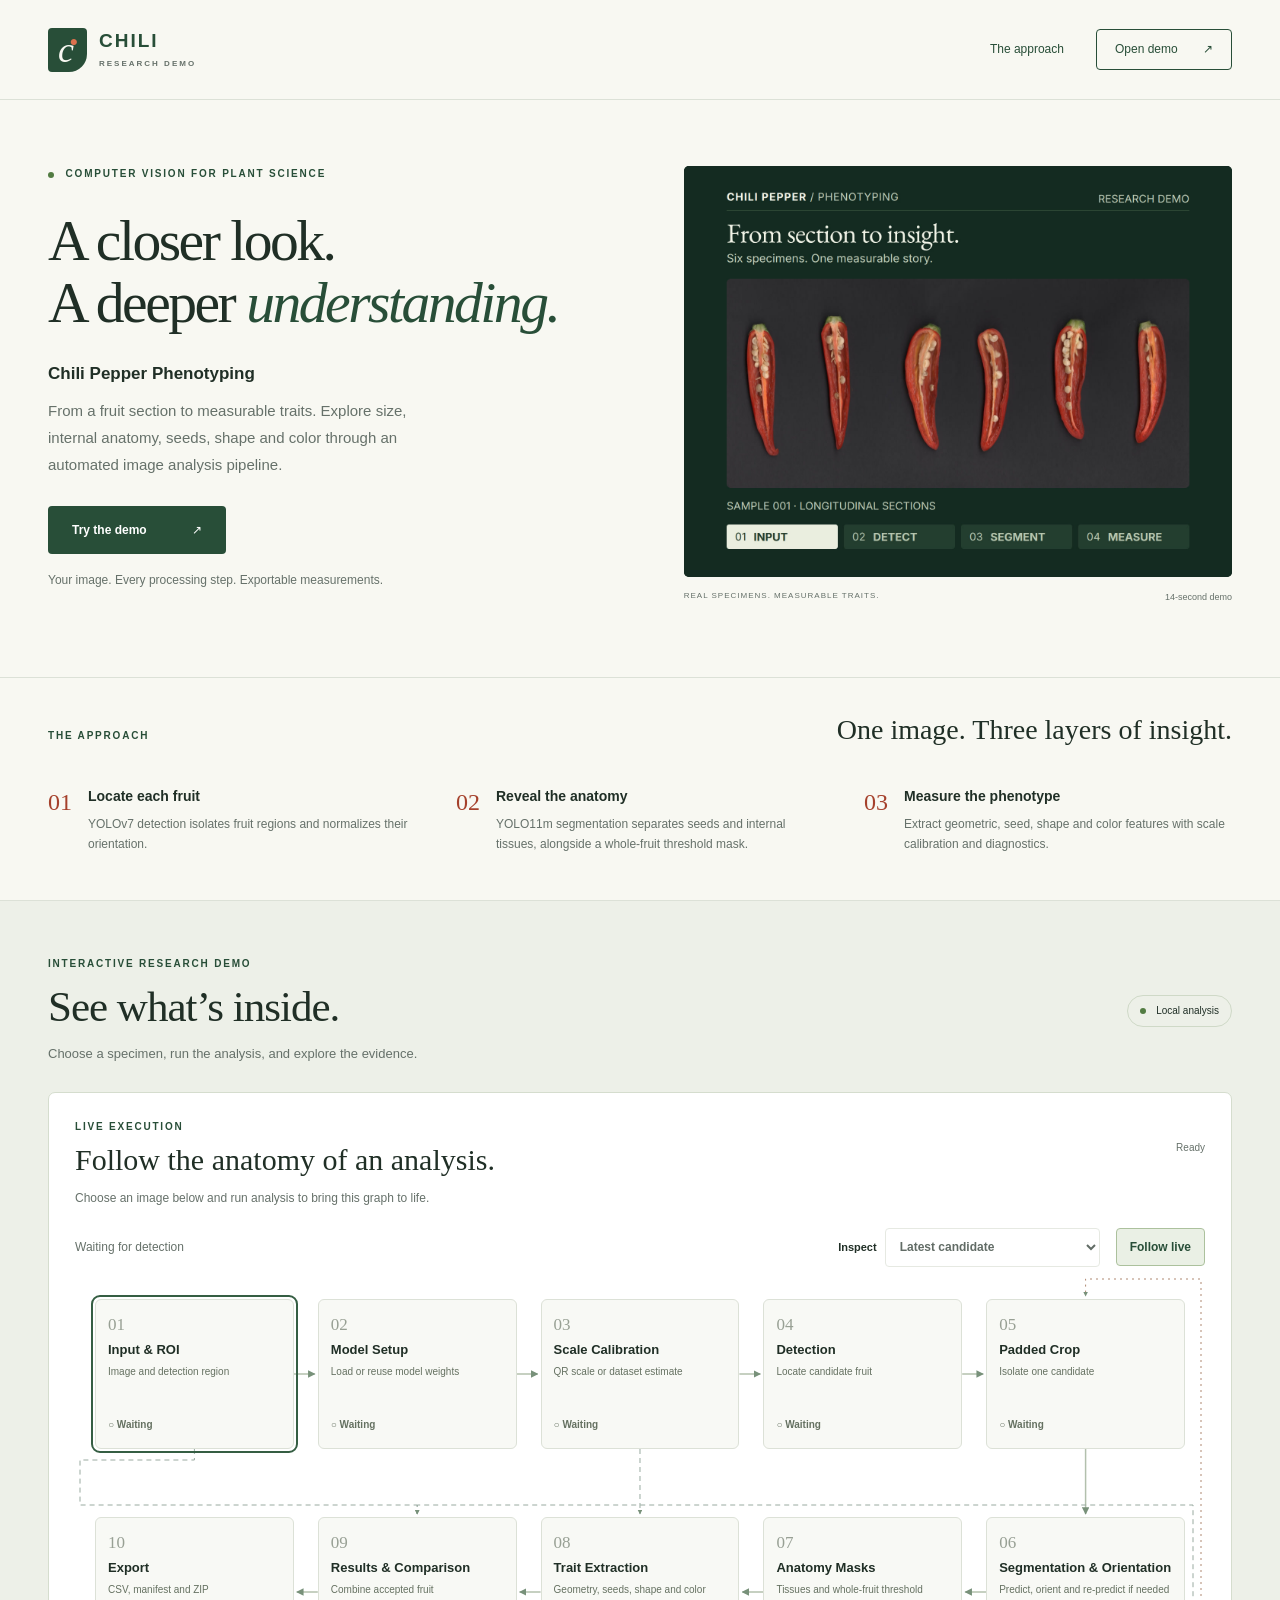
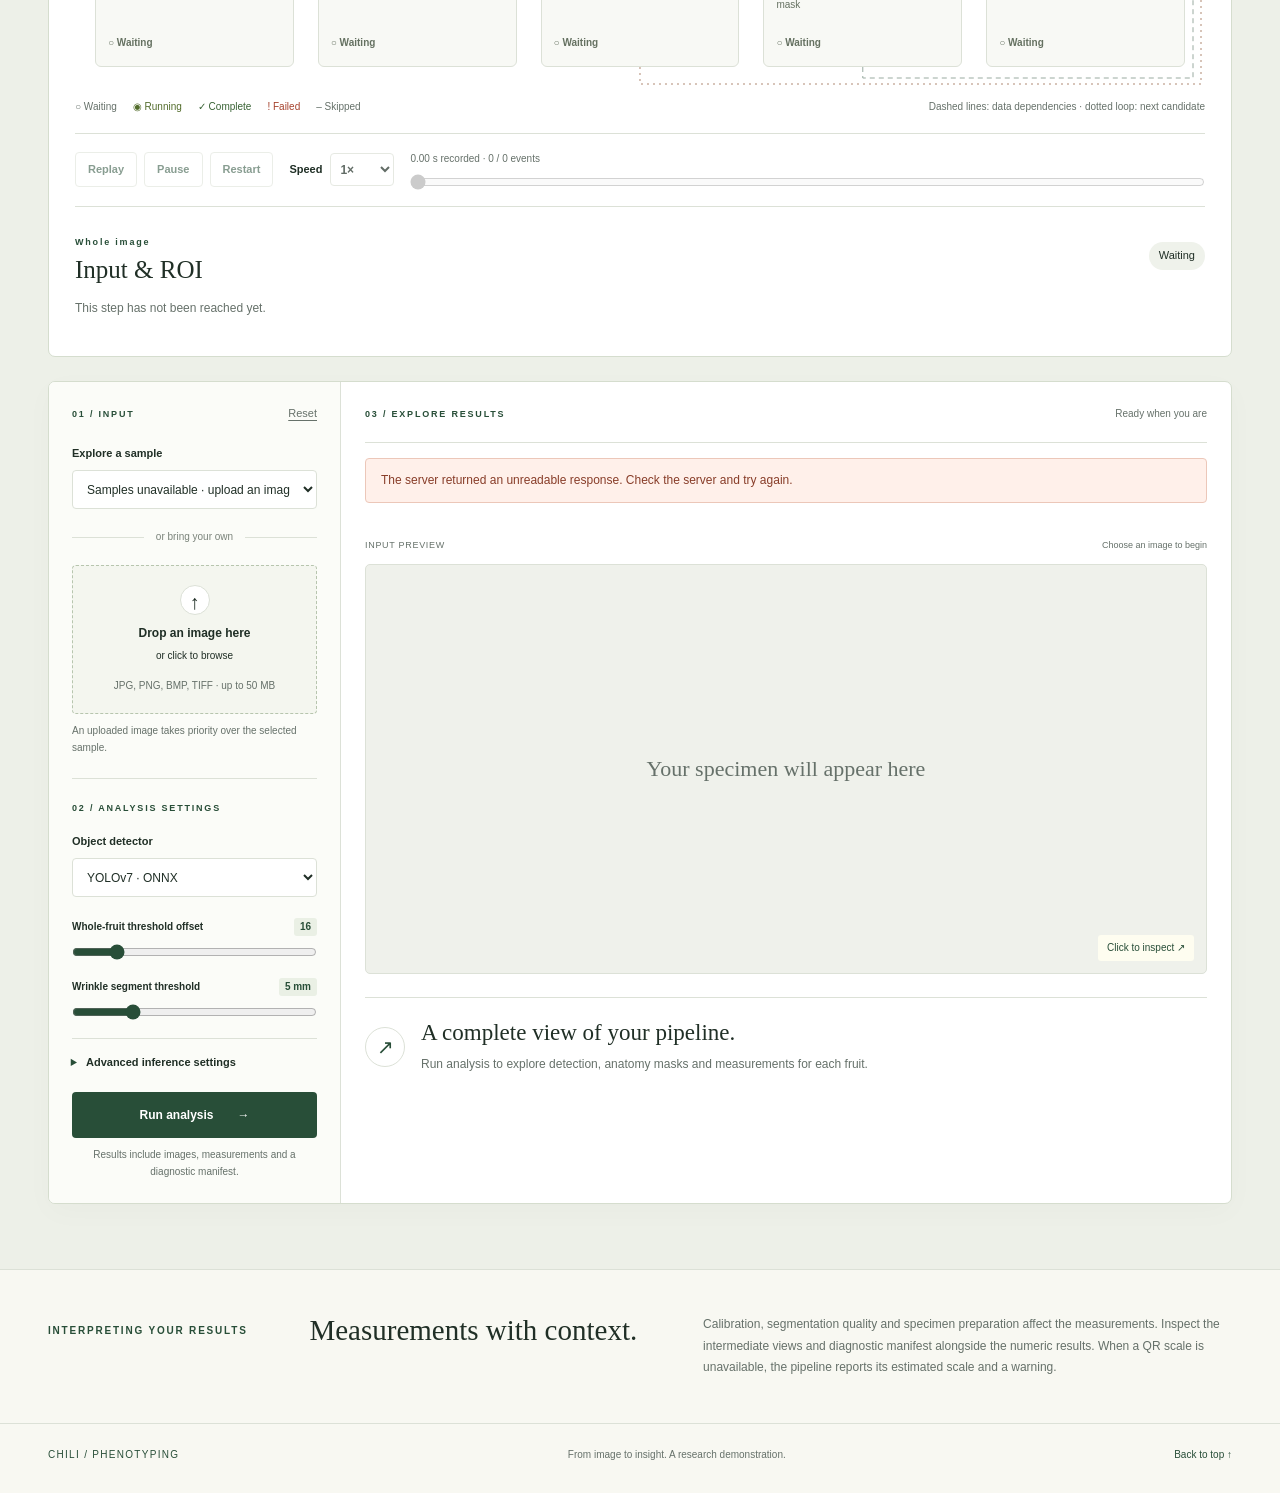
==== commit 3cd92c46: "feat: add live pipeline graph and looping demo video" ====
--- a/static/index.html
+++ b/static/index.html
@@ -9,6 +9,8 @@
   <link rel="icon" href="data:image/svg+xml,%3Csvg xmlns='http://www.w3.org/2000/svg' viewBox='0 0 32 32'%3E%3Ctext y='26' font-size='27'%3E🌶%3C/text%3E%3C/svg%3E">
   <link rel="stylesheet" href="/static/styles.css">
   <script src="/static/app.js" defer></script>
+  <script src="/static/graph-state.js" defer></script>
+  <script src="/static/graph.js" defer></script>
 </head>
 <body>
 <a class="skip-link" href="#demo">Skip to demo</a>
@@ -27,8 +29,12 @@
       <p class="small muted">Your image. Every processing step. Exportable measurements.</p>
     </div>
     <figure class="hero-figure">
-      <div class="specimen-frame"><img id="hero-image" alt="Longitudinal chili fruit sections from the research dataset" hidden><div id="hero-placeholder" class="hero-placeholder">Longitudinal fruit analysis</div><span class="specimen-tag">CHILI FRUIT SECTIONS <span>01 / SPECIMEN</span></span></div>
-      <figcaption><span>REAL SPECIMENS. VISIBLE ANATOMY.</span><span>Longitudinal fruit sections <span aria-hidden="true">↗</span></span></figcaption>
+      <div class="specimen-frame hero-media" id="hero-media">
+        <video id="hero-video" src="/static/media/chili-demo.mp4" poster="/static/media/chili-demo-poster.jpg" width="1440" height="1080" autoplay muted loop playsinline preload="metadata" aria-label="Chili phenotyping demo: specimen, detection, anatomy and measurements" aria-describedby="hero-video-caption"></video>
+        <img id="hero-image" src="/static/media/chili-demo-poster.jpg" alt="Chili phenotyping demo preview with six real fruit sections" hidden>
+        <div id="hero-placeholder" class="hero-placeholder" hidden>Chili Pepper Phenotyping</div>
+      </div>
+      <figcaption id="hero-video-caption"><span>REAL SPECIMENS. MEASURABLE TRAITS.</span><span class="hero-caption-actions"><span>14-second demo</span><button type="button" id="hero-video-toggle" aria-controls="hero-video" aria-label="Pause demo video">Pause Ⅱ</button></span></figcaption>
     </figure>
   </section>
   <section id="approach" class="approach wrap" aria-labelledby="approach-title">
@@ -42,6 +48,35 @@
   <section id="demo" class="demo-section" aria-labelledby="demo-title">
     <div class="wrap">
       <div class="demo-heading"><div><p class="eyebrow">INTERACTIVE RESEARCH DEMO</p><h2 id="demo-title">See what’s inside.</h2><p class="muted">Choose a specimen, run the analysis, and explore the evidence.</p></div><span class="local-badge"><span class="status-dot"></span> Local analysis</span></div>
+      <section class="pipeline-graph" aria-labelledby="graph-title">
+        <div class="graph-header">
+          <div><p class="eyebrow" id="trace-mode">LIVE EXECUTION</p><h3 id="graph-title">Follow the anatomy of an analysis.</h3></div>
+          <span id="graph-connection" class="graph-connection" role="status">Ready</span>
+        </div>
+        <p id="graph-live-note" class="small muted">Choose an image below and run analysis to bring this graph to life.</p>
+        <div class="graph-tools">
+          <span id="graph-progress-count" class="small muted" aria-live="polite">Waiting for detection</span>
+          <label for="graph-candidate">Inspect <select id="graph-candidate" disabled><option value="">Latest candidate</option></select></label>
+          <button type="button" id="follow-live" class="button secondary" aria-pressed="true">Follow live</button>
+        </div>
+        <div class="pipeline-canvas" id="pipeline-canvas" aria-label="Pipeline stages. Select a node to inspect its output.">
+          <svg id="pipeline-edges" aria-hidden="true" focusable="false"></svg>
+        </div>
+        <div class="graph-key"><span>○ Waiting</span><span class="key-running">◉ Running</span><span class="key-completed">✓ Complete</span><span class="key-failed">! Failed</span><span>– Skipped</span><span class="graph-key-branch">Dashed lines: data dependencies · dotted loop: next candidate</span></div>
+        <div class="replay-controls" aria-label="Recorded run playback">
+          <div class="replay-buttons"><button type="button" id="replay-button" class="button secondary" disabled>Replay</button><button type="button" id="pause-replay" class="button secondary" disabled>Pause</button><button type="button" id="restart-replay" class="button secondary" disabled>Restart</button></div>
+          <label for="replay-speed">Speed <select id="replay-speed" disabled><option value="0.5">0.5×</option><option value="1" selected>1×</option><option value="2">2×</option></select></label>
+          <label class="replay-timeline" for="replay-seek"><span id="trace-time">0.00 s recorded · 0 / 0 events</span><input id="replay-seek" type="range" min="0" max="0" value="0" step="1" disabled></label>
+        </div>
+        <section id="node-output" class="node-output" aria-labelledby="node-output-title">
+          <div class="node-output-heading"><div><span id="node-output-context" class="eyebrow">Whole image</span><h4 id="node-output-title">Input &amp; ROI</h4></div><span id="node-output-state" class="node-output-state">Waiting</span></div>
+          <p id="node-output-message" class="node-output-message">This step has not been reached yet.</p>
+          <dl id="node-output-details"></dl>
+          <div id="node-output-images" class="image-grid" hidden></div>
+          <div id="node-feature-region" class="table-scroll" tabindex="0" role="region" aria-label="Measurements available at the selected stage" hidden><table id="node-feature-table"></table></div>
+          <div id="node-output-downloads" class="node-output-downloads"></div>
+        </section>
+      </section>
       <div class="workspace">
         <aside class="input-panel">
           <form id="analysis-form">
--- a/static/styles.css
+++ b/static/styles.css
@@ -1457,3 +1457,175 @@
   width:7px;
   height:7px
 }
+
+/* Runtime graph: HTML buttons retain keyboard semantics; SVG shows edges. */
+.pipeline-graph {
+  background: #fff;
+  border: 1px solid #d5ddce;
+  border-radius: 7px;
+  padding: 26px;
+  margin-bottom: 24px;
+  min-width: 0;
+}
+.graph-header, .graph-tools, .node-output-heading {
+  display: flex;
+  justify-content: space-between;
+  align-items: center;
+  gap: 16px;
+}
+.graph-header { margin-bottom: 12px; }
+.graph-header .eyebrow { margin-bottom: 8px; }
+.graph-header h3 { font: 30px var(--serif); }
+.graph-connection { font-size: 10px; color: var(--muted); text-align: right; }
+.graph-tools { margin: 20px 0 0; justify-content: flex-start; flex-wrap: wrap; }
+.graph-tools>span { margin-right: auto; }
+.graph-tools label, .replay-controls>label:not(.replay-timeline) {
+  display: flex; align-items: center; gap: 8px; margin: 0; font-size: 11px;
+}
+.graph-tools select { width: 215px; }
+.graph-tools .button { padding: 9px 13px; }
+#follow-live[aria-pressed=true] { background: var(--light-green); border-color: #acc19d; }
+.pipeline-canvas {
+  position: relative;
+  display: grid;
+  grid-template-columns: repeat(5, minmax(0, 1fr));
+  grid-template-rows: repeat(2, auto);
+  column-gap: 24px;
+  row-gap: 68px;
+  padding: 32px 20px;
+  isolation: isolate;
+}
+#pipeline-edges { position: absolute; inset: 0; width: 100%; height: 100%; pointer-events: none; z-index: -1; overflow: visible; }
+.pipeline-node {
+  position: relative;
+  display: flex;
+  flex-direction: column;
+  align-items: flex-start;
+  text-align: left;
+  gap: 6px;
+  padding: 15px 12px;
+  border: 1px solid #dce1d7;
+  border-radius: 6px;
+  background: #f8f9f5;
+  color: #657161;
+  min-width: 0;
+  min-height: 150px;
+  transition: background .2s, box-shadow .2s, border-color .2s;
+}
+.pipeline-node strong { font-size: 13px; line-height: 1.35; font-weight: 600; color: var(--ink); }
+.node-number { font: 17px var(--serif); opacity: .65; }
+.node-description { font-size: 10px; line-height: 1.5; flex: 1; }
+.node-status { font-size: 10px; padding-top: 5px; font-weight: 600; }
+.pipeline-node[data-state=running] {
+  background: #f1f5df; border-color: #75904b; color: #425e2b;
+  box-shadow: 0 0 0 3px #c5d89955; animation: node-breathe 1.6s ease-in-out infinite;
+}
+.pipeline-node[data-state=completed] { background: #eaf2e5; border-color: #abc29e; color: #365a2b; }
+.pipeline-node[data-state=failed] { background: #fff0ea; border-color: #ce8e7b; color: #953e28; }
+.pipeline-node[data-state=skipped] { background: #f5f5f2; border-style: dashed; color: #7d8276; }
+.pipeline-node[aria-pressed=true]:after {
+  content: ''; position: absolute; inset: -5px; border: 2px solid #355e43; border-radius: 9px; pointer-events: none;
+}
+.pipeline-edge { fill: none; stroke: #b3c0ad; stroke-width: 1.5; }
+.pipeline-edge.flow[data-state=completed] { stroke: #709669; stroke-width: 2; }
+.pipeline-edge.flow[data-state=running] { stroke: #75904b; stroke-width: 2.5; }
+.pipeline-edge.dependency { stroke: #99aaa0; stroke-dasharray: 5 4; stroke-width: 1; }
+.pipeline-edge.loop { stroke: #af8972; stroke-dasharray: 2 4; stroke-width: 1; }
+.graph-key { display: flex; gap: 16px; flex-wrap: wrap; color: var(--muted); font-size: 10px; margin-bottom: 18px; }
+.key-running { color: #526c2b; }.key-completed { color: #386234; }.key-failed { color: #a5412c; }
+.graph-key-branch { margin-left: auto; }
+.replay-controls {
+  display: flex; align-items: center; flex-wrap: wrap; gap: 16px;
+  padding: 16px 0; border-top: 1px solid var(--line); border-bottom: 1px solid var(--line);
+}
+.replay-buttons { display: flex; gap: 7px; }
+.replay-buttons .button { font-size: 11px; padding: 8px 12px; }
+.replay-controls select { width: 64px; min-height: 33px; padding: 5px; }
+.replay-timeline { min-width: 160px; flex: 1; margin: 0; }
+.replay-timeline span { font-size: 10px; color: var(--muted); font-weight: 400; }
+.replay-timeline input { display: block; margin: 6px 0 0; }
+.node-output { padding-top: 22px; min-width: 0; }
+.node-output-heading { margin-bottom: 15px; }
+.node-output-heading .eyebrow { font-size: 9px; }
+.node-output-heading h4 { font: 25px var(--serif); margin: 5px 0 0; }
+.node-output-state { font-size: 11px; padding: 5px 10px; background: #eff2eb; border-radius: 30px; }
+.node-output-state[data-state=running] { background: #ecf1d9; color: #4a652b; }
+.node-output-state[data-state=failed] { background: #ffe7dc; color: #953e28; }
+.node-output-message { font-size: 12px; color: var(--muted); margin-bottom: 12px; }
+#node-output-details { display: grid; grid-template-columns: minmax(120px,.3fr) 1fr; gap: 7px 18px; font-size: 12px; margin: 0 0 18px; }
+#node-output-details:empty { display: none; }
+#node-output-details dt { color: var(--muted); }
+#node-output-details dd { margin: 0; overflow-wrap: anywhere; }
+#node-output-images { grid-template-columns: repeat(auto-fit, minmax(min(100%, 250px), 1fr)); }
+#node-output-images .image-card img { height: 300px; }
+#node-feature-region { margin-top: 18px; }
+.node-output-downloads { display: flex; flex-wrap: wrap; gap: 10px; margin-top: 16px; }
+.node-output-downloads:empty { display: none; }
+@keyframes node-breathe { 50% { box-shadow: 0 0 0 5px #c5d89922, 0 0 18px #a9c47533; } }
+@media(max-width: 1000px) {
+  .pipeline-graph { padding: 20px; }
+  .pipeline-canvas { gap: 60px 16px; padding: 30px 14px; }
+  .pipeline-node { padding: 12px 9px; min-height: 150px; }
+  .pipeline-node strong { font-size: 11px; }
+  .node-description { font-size: 9px; }
+  .graph-key-branch { width: 100%; margin-left: 0; }
+}
+@media(max-width: 640px) {
+  .pipeline-graph { padding: 18px 12px; }
+  .graph-header { align-items: flex-start; gap: 8px; }
+  .graph-header h3 { font-size: 25px; }
+  .graph-header .eyebrow { font-size: 8px; }
+  .graph-connection { font-size: 9px; max-width: 90px; flex-shrink: 0; }
+  .graph-tools { gap: 12px; }
+  .graph-tools>span { width: 100%; margin: 0; font-size: 11px; }
+  .graph-tools label { flex: 1; font-size: 10px; }
+  .graph-tools select { min-width: 0; width: 100%; font-size: 10px; }
+  .graph-tools .button { padding: 9px; font-size: 10px; }
+  .pipeline-canvas { grid-template-columns: repeat(2,minmax(0,1fr)); grid-template-rows: repeat(5,auto); gap: 36px 24px; padding: 24px 14px; }
+  .pipeline-node { min-height: 145px; padding: 12px; }
+  .pipeline-node strong { font-size: 12px; }
+  .node-description { font-size: 10px; }
+  .graph-key { gap: 10px; font-size: 9px; }
+  .replay-controls { gap: 12px; }
+  .replay-buttons { gap: 5px; }
+  .replay-buttons .button { padding: 7px 9px; font-size: 10px; }
+  .replay-controls>label:not(.replay-timeline) { font-size: 10px; }
+  .replay-controls select { width: 56px; }
+  .replay-timeline { flex-basis: 100%; }
+  #node-output-details { grid-template-columns: minmax(95px,.7fr) 1fr; font-size: 11px; }
+  #node-output-images .image-card img { height: 260px; }
+}
+@media(prefers-reduced-motion: reduce) {
+  .pipeline-node { animation: none !important; transition: none !important; }
+}
+
+/* The rendered film keeps its 4:3 composition intact at every screen width. */
+.specimen-frame.hero-media {
+  aspect-ratio: 4 / 3;
+  height: auto;
+  background: #142b21;
+}
+.hero-media video, .hero-media>img, .hero-media>.hero-placeholder {
+  position: absolute;
+  inset: 0;
+  width: 100%;
+  height: 100%;
+  object-fit: contain;
+}
+.hero-media:after { display: none; }
+.hero-caption-actions { display: inline-flex; align-items: center; gap: 12px; }
+#hero-video-toggle {
+  border: 0;
+  padding: 0 2px;
+  background: transparent;
+  color: var(--green);
+  font: inherit;
+  font-size: 11px;
+  text-decoration: underline;
+  text-underline-offset: 3px;
+  white-space: nowrap;
+}
+@media(max-width:640px) {
+  .hero-figure #hero-video-caption { flex-wrap: wrap; align-items: center; }
+  .hero-caption-actions { gap: 10px; }
+}
